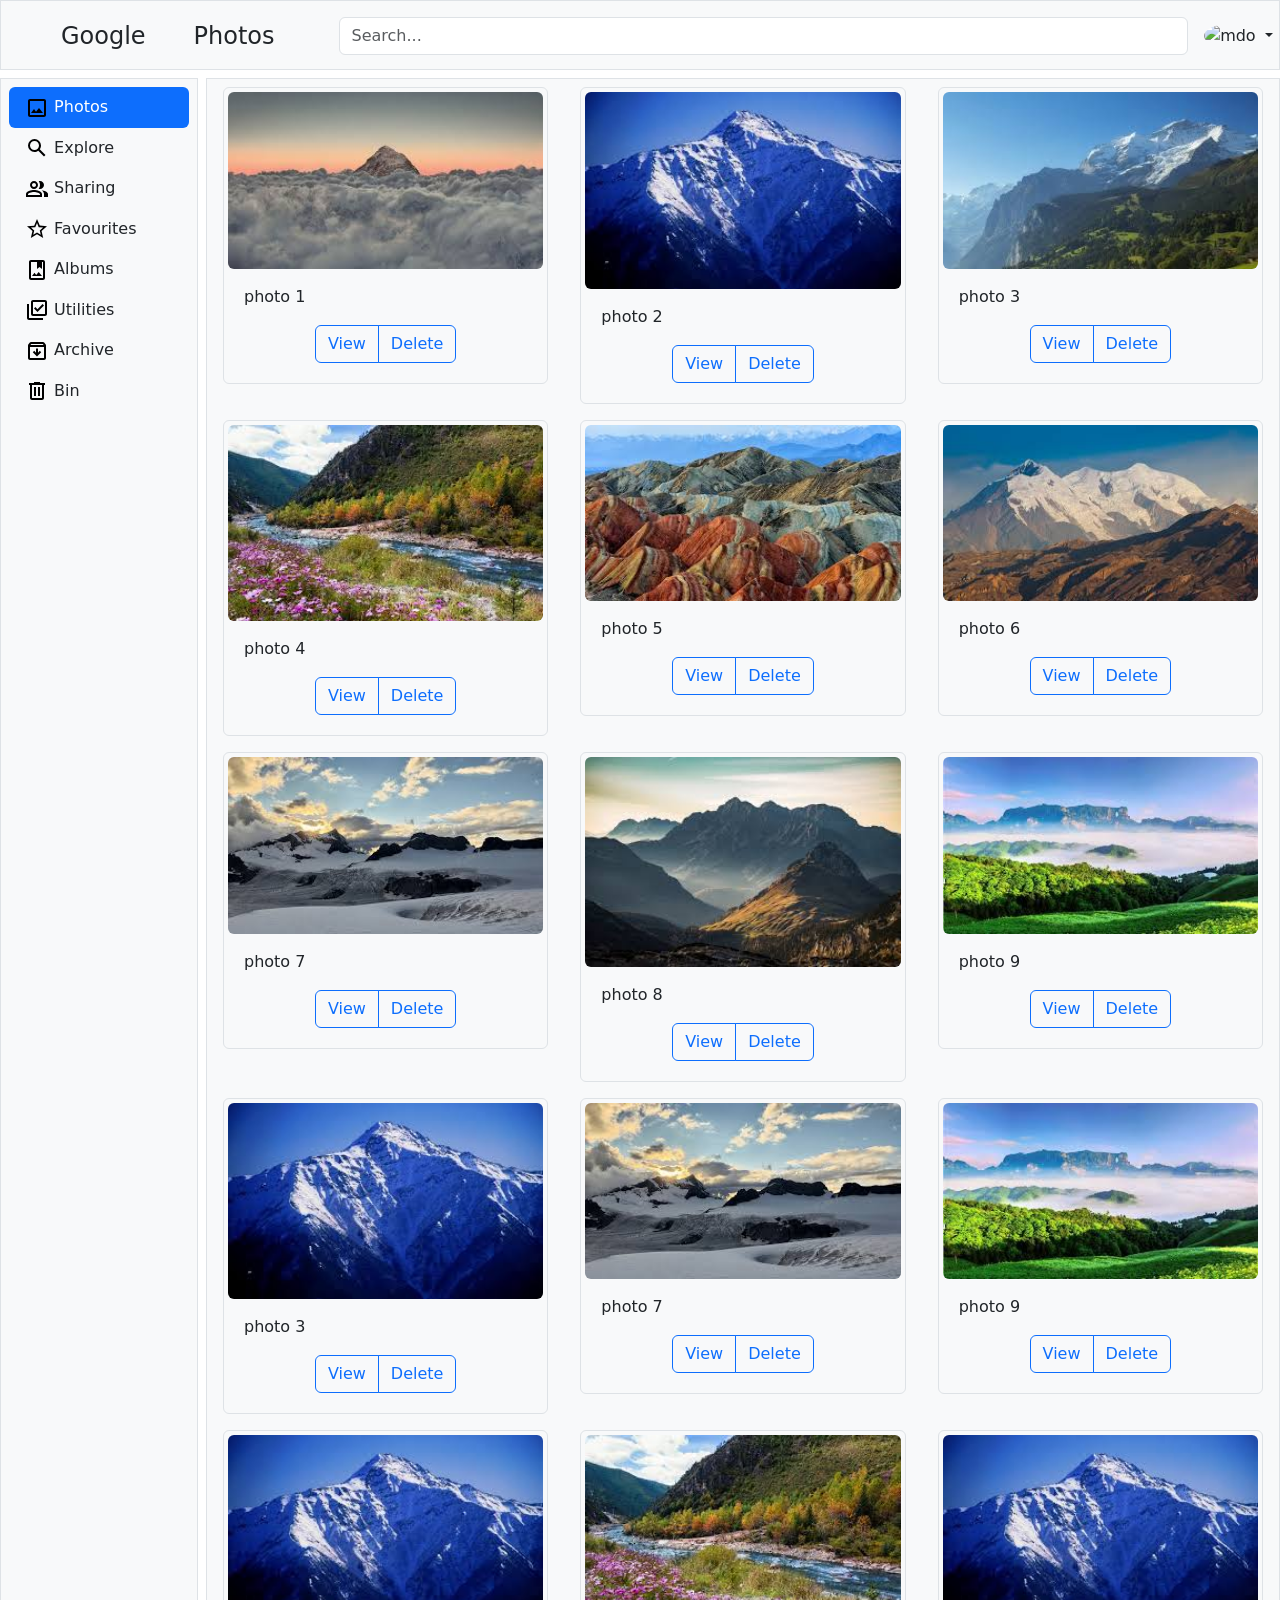
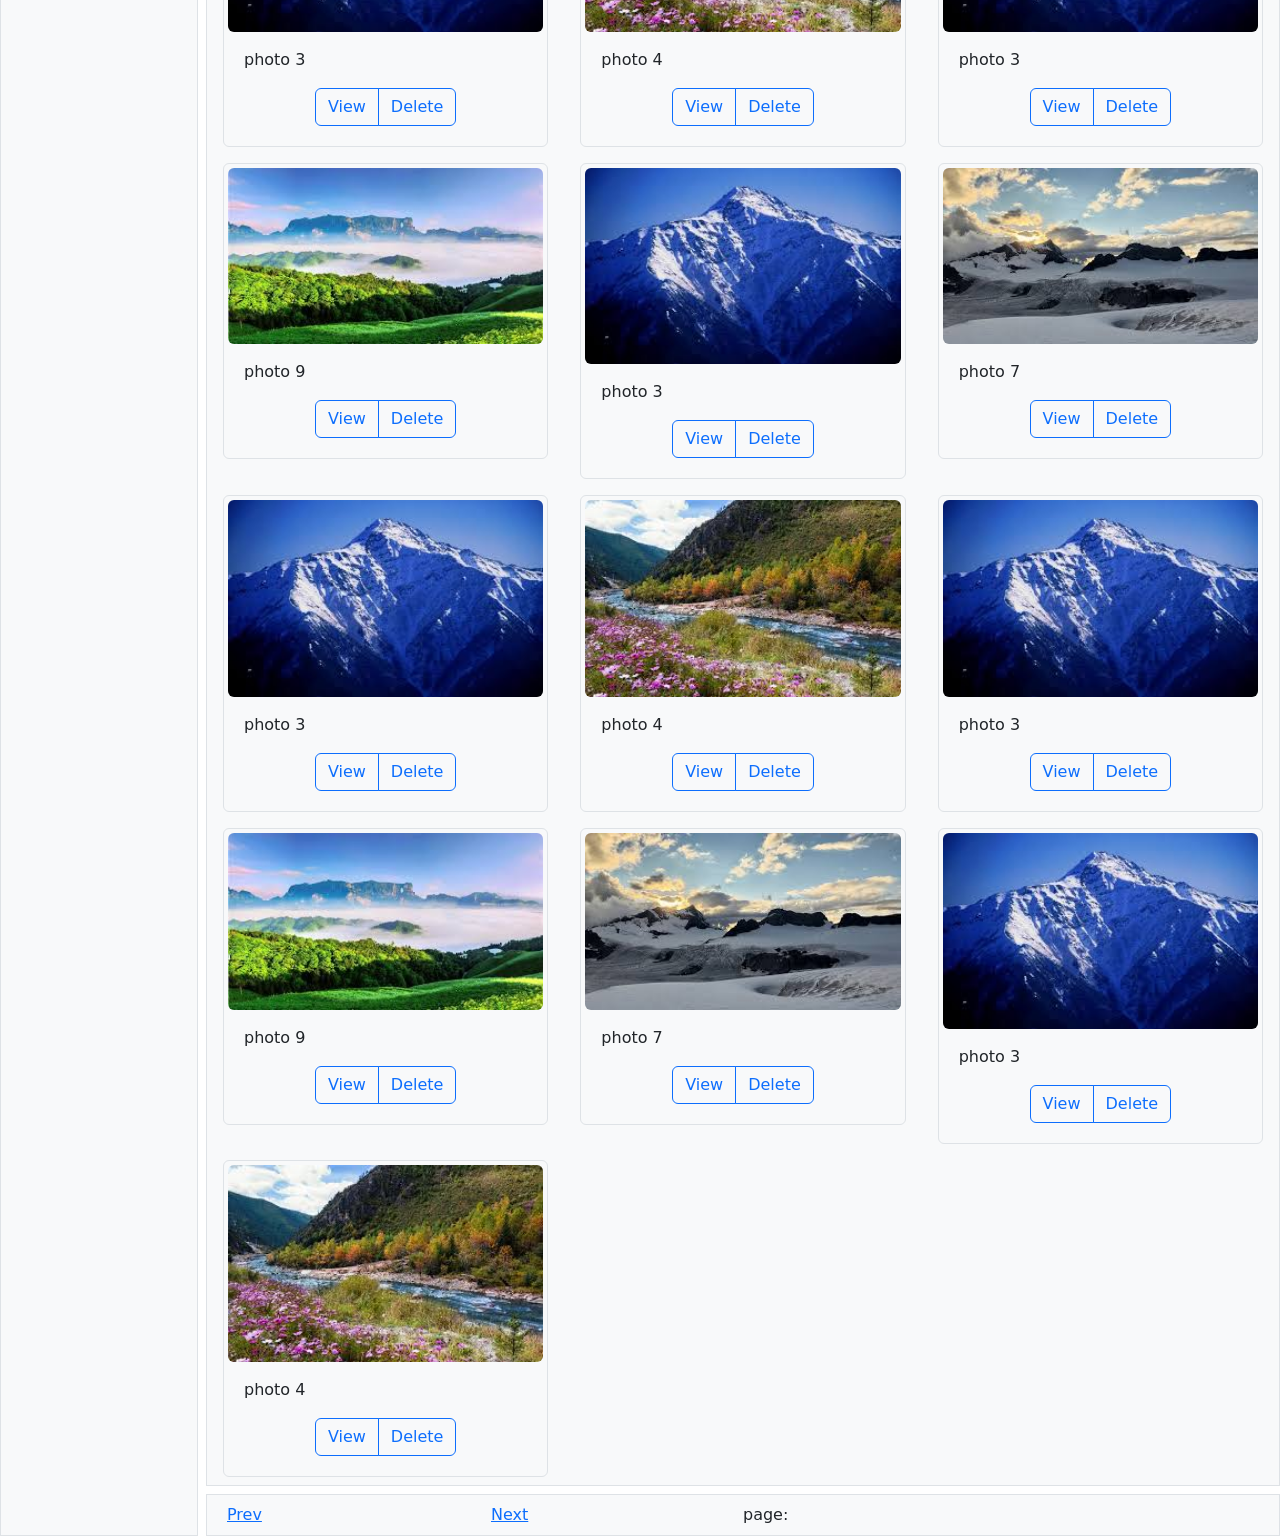
==== src/index.html @ 7d5d5e81 "big view photo added" ====
<!DOCTYPE html>
<html lang="en">
<head>
  <meta charset="UTF-8">
  <meta http-equiv="X-UA-Compatible" content="IE=edge">
  <meta name="viewport" content="width=device-width, initial-scale=1.0">
  <title>Google-photo-clone</title>
  <link rel="stylesheet" href="https://cdnjs.cloudflare.com/ajax/libs/font-awesome/6.1.1/css/all.min.css">
  <link rel="preconnect" href="https://fonts.googleapis.com">
  <link rel="preconnect" href="https://fonts.gstatic.com" crossorigin>
  <link href="https://fonts.googleapis.com/css2?family=Roboto:ital,wght@0,100;0,300;0,400;0,500;0,700;0,900;1,100;1,300;1,400;1,500&display=swap" rel="stylesheet">
  <link rel="stylesheet" href="https://cdn.jsdelivr.net/npm/bootstrap@5.2.0-beta1/dist/css/bootstrap.min.css">
  <link rel="stylesheet" href="index.css">
  </head>
<body>
<!-- Header -->
  <header class="header py-3 border bg-light">
    <div class="container-fluid d-grid gap-3 align-items-center" style="grid-template-columns: 1fr 3fr;">
      <div class="d-flex justify-content-evenly align-items-center">
        <span class="logo google fs-4">Google</span>
        <span class="logo photos fs-4">Photos</span>
      </div>
      <div class="d-flex align-items-center">
        <form class="w-100 me-3" role="search">
          <input type="search" class="form-control" placeholder="Search..." aria-label="Search">
        </form>
        <div class="dropdown">
          <a href="#" class="d-block link-dark text-decoration-none dropdown-toggle" id="dropdownUser2" data-bs-toggle="dropdown" aria-expanded="false">
            <img src="https://github.com/mdo.png" alt="mdo" width="32" height="32" class="rounded-circle">
          </a>
          <ul class="dropdown-menu text-small shadow" aria-labelledby="dropdownUser2">
            <li><a class="dropdown-item" href="#">New project...</a></li>
            <li><a class="dropdown-item" href="#">Settings</a></li>
            <li><a class="dropdown-item" href="#">Profile</a></li>
            <li><hr class="dropdown-divider"></li>
            <li><a class="dropdown-item" href="#">Sign out</a></li>
          </ul>
        </div>
      </div>
    </div>
  </header>
<!-- Main conteiner -->
  <div class="main-content py-2">
    <div class="d-grid gap-2" style="grid-template-columns: 1fr 5.5fr">
<!-- Side bar -->
    <div class="side-bar bg-light border p-2">
      <div class="side-bar-width d-flex flex-column bg-light">
        <ul class="nav nav-pills flex-column mb-auto">
          <li>
            <a href="#" class="nav-link active" aria-current="page">
              <span> 
                <svg width="24px" height="24px" class="v1262d JUQOtc lkhf8e" viewBox="0 0 24 24"><path d="M19 3H5c-1.1 0-2 .9-2 2v14c0 1.1.9 2 2 2h14c1.1 0 2-.9 2-2V5c0-1.1-.9-2-2-2zm0 16H5V5h14v14zm-5-7l-3 3.72L9 13l-3 4h12l-4-5z"></path><use xlink:href="#photos"></use></svg>
              </span>
              <span class="sidebar-list">
                Photos
              </span>
            </a>
          </li>
          <li>
            <a href="#" class="nav-link link-dark">
              <span>
                <svg  width="24px" height="24px" class="v1262d JUQOtc lkhf8e" viewBox="0 0 24 24"><path d="M20.49 19l-5.73-5.73C15.53 12.2 16 10.91 16 9.5A6.5 6.5 0 1 0 9.5 16c1.41 0 2.7-.47 3.77-1.24L19 20.49 20.49 19zM5 9.5C5 7.01 7.01 5 9.5 5S14 7.01 14 9.5 11.99 14 9.5 14 5 11.99 5 9.5z"></path>><use xlink:href="#explore"></use></svg>
              </span>
              <span class="sidebar-list">
                Explore
              </span>
            </a>
          </li>
          <li>
            <a href="#" class="nav-link link-dark">
              <span>
                <svg  width="24px" height="24px" class="v1262d JUQOtc lkhf8e" viewBox="0 0 24 24"><path d="M15 8c0-1.42-.5-2.73-1.33-3.76.42-.14.86-.24 1.33-.24 2.21 0 4 1.79 4 4s-1.79 4-4 4c-.43 0-.84-.09-1.23-.21-.03-.01-.06-.02-.1-.03A5.98 5.98 0 0 0 15 8zm1.66 5.13C18.03 14.06 19 15.32 19 17v3h4v-3c0-2.18-3.58-3.47-6.34-3.87zM9 6c-1.1 0-2 .9-2 2s.9 2 2 2 2-.9 2-2-.9-2-2-2m0 9c-2.7 0-5.8 1.29-6 2.01V18h12v-1c-.2-.71-3.3-2-6-2M9 4c2.21 0 4 1.79 4 4s-1.79 4-4 4-4-1.79-4-4 1.79-4 4-4zm0 9c2.67 0 8 1.34 8 4v3H1v-3c0-2.66 5.33-4 8-4z"></path><use xlink:href="#table"></use></svg>
              </span>
              <span class="sidebar-list">
                Sharing
              </span>
            </a>
          </li>
          <li>
            <a href="#" class="nav-link link-dark">
              <span>
                <svg  width="24px" height="24px" class="v1262d JUQOtc lkhf8e" viewBox="0 0 24 24"><path d="M22 9.24l-7.19-.62L12 2 9.19 8.63 2 9.24l5.46 4.73L5.82 21 12 17.27 18.18 21l-1.63-7.03L22 9.24zM12 15.4l-3.76 2.27 1-4.28-3.32-2.88 4.38-.38L12 6.1l1.71 4.04 4.38.38-3.32 2.88 1 4.28L12 15.4z"></path><use xlink:href="#grid"></use></svg>
              </span>
              <span class="sidebar-list">
               Favourites
              </span>
            </a> 
          </li>
          <li>
            <a href="#" class="nav-link link-dark">
              <span class="sidebar-list">
                <svg  width="24px" height="24px" class="v1262d JUQOtc lkhf8e" viewBox="0 0 24 24"><path d="M18 2H6c-1.1 0-2 .9-2 2v16c0 1.1.9 2 2 2h12c1.1 0 2-.9 2-2V4c0-1.1-.9-2-2-2zm0 18H6V4h6v7l2.5-1.88L17 11V4h1v16zm-4.33-6L17 18H7l2.5-3.2 1.67 2.18 2.5-2.98z"></path><use xlink:href="#people-circle"></use></svg>
              </span>
              <span class="sidebar-list">
                Albums
              </span>
            </a>
          </li>
          <li>
            <a href="#" class="nav-link link-dark">
              <span>
                <svg  width="24px" height="24px" class="v1262d JUQOtc lkhf8e" viewBox="0 0 24 24"><path d="M20 4v12H8V4h12m0-2H8c-1.1 0-2 .9-2 2v12c0 1.1.9 2 2 2h12c1.1 0 2-.9 2-2V4c0-1.1-.9-2-2-2zm-7.53 12L9 10.5l1.4-1.41 2.07 2.08L17.6 6 19 7.41 12.47 14zM4 6H2v14c0 1.1.9 2 2 2h14v-2H4V6z"></path><use xlink:href="#Utilities"></use></svg>
              </span>
              <span class="sidebar-list">
                Utilities
              </span>
            </a>
          </li>
          <li>
            <a href="#" class="nav-link link-dark">
              <span>
                <svg  width="24px" height="24px" class="v1262d JUQOtc" viewBox="0 0 24 24"><path d="M20.54 5.23l-1.39-1.68C18.88 3.21 18.47 3 18 3H6c-.47 0-.88.21-1.16.55L3.46 5.23C3.17 5.57 3 6.02 3 6.5V19c0 1.1.9 2 2 2h14c1.1 0 2-.9 2-2V6.5c0-.48-.17-.93-.46-1.27zM6.24 5h11.52l.83 1H5.42l.82-1zM5 19V8h14v11H5zm8-5.35V9.5h-2v4.15l-1.79-1.79-1.42 1.41L12 17.48l4.21-4.21-1.42-1.41z"></path><use xlink:href="#Archive"></use></svg>
              </span>
              <span class="sidebar-list">
                Archive
              </span>
            </a>
          </li>
          <li>
            <a href="#" class="nav-link link-dark">
              <span>
                <svg  width="24px" height="24px" class="v1262d JUQOtc" viewBox="0 0 24 24"><path d="M15 4V3H9v1H4v2h1v13c0 1.1.9 2 2 2h10c1.1 0 2-.9 2-2V6h1V4h-5zm2 15H7V6h10v13zM9 8h2v9H9zm4 0h2v9h-2z"></path><use xlink:href="#bin"></use></svg>
              </span>
              <span class="sidebar-list">
                Bin
              </span>
            </a>
          </li>
        </ul>
      </div>
    </div>
<!-- Photo container -->
  <div class="main-container container">
    <div class="photo-container row bg-light border "></div>
    <div class="pagination row p-2 mt-2 bg-light border">
      <div class="listingTable align-items-center"></div>
      <a class="btn_next col-3" href="javascript:prevPage()">Prev</a>
      <a class="btn_next col-3" href="javascript:nextPage()">Next</a>
      page: <span class="page col-3"></span>
    </div>
  </div>  
</div> 
<script src="index.js"></script>
<script src="https://cdn.jsdelivr.net/npm/bootstrap@5.2.0-beta1/dist/js/bootstrap.bundle.min.js" integrity="sha384-pprn3073KE6tl6bjs2QrFaJGz5/SUsLqktiwsUTF55Jfv3qYSDhgCecCxMW52nD2" crossorigin="anonymous"></script>
<script src="https://cdn.jsdelivr.net/npm/@popperjs/core@2.11.5/dist/umd/popper.min.js" integrity="sha384-Xe+8cL9oJa6tN/veChSP7q+mnSPaj5Bcu9mPX5F5xIGE0DVittaqT5lorf0EI7Vk" crossorigin="anonymous"></script>
<script src="https://cdn.jsdelivr.net/npm/bootstrap@5.2.0-beta1/dist/js/bootstrap.min.js" integrity="sha384-kjU+l4N0Yf4ZOJErLsIcvOU2qSb74wXpOhqTvwVx3OElZRweTnQ6d31fXEoRD1Jy" crossorigin="anonymous"></script>
</body>
</html>
---- src/index.css ----
:root {
  --header-height: 70px;
}

body {
  /* font-family: 'Roboto', sans-serif; */
  height: 100vh;
}

.header {
  height: var(--header-height);
}

.main-content {
  height: calc(100vh - var(--header-height));
}

.image-item .active {
  border: 10px solid red;
}

.side-bar-width {
  width: 180px;
}

@media (max-width: 745px) {
  .side-bar-width  {
    width: 70px;
  }
  .sidebar-list {
    display: none;
    background: none; 
  }
} 

@media (max-width:665px) {
  .google {
    display: none;
  }
}

.show {
  position: absolute;
  height: 500px;
  width: 700px;
  padding: 5px;
  left: 50vh;
  z-index: 1;
}
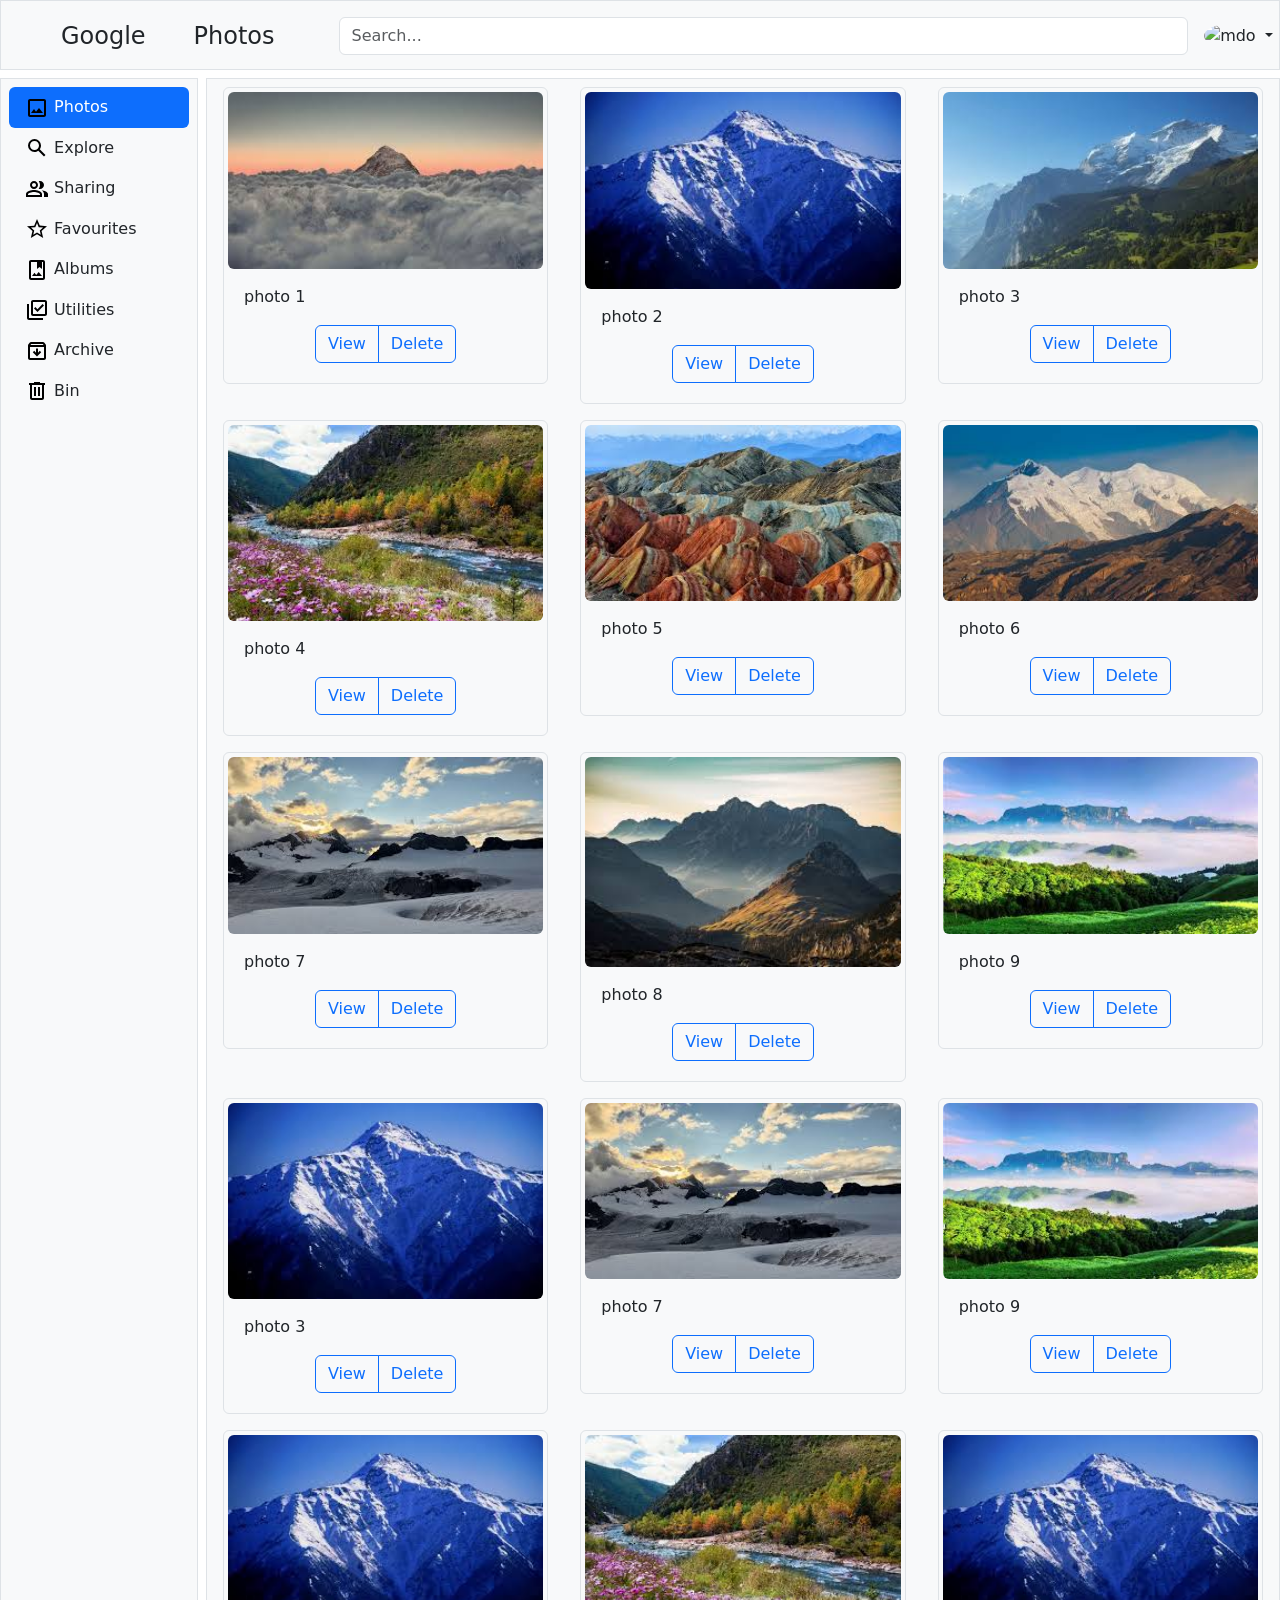
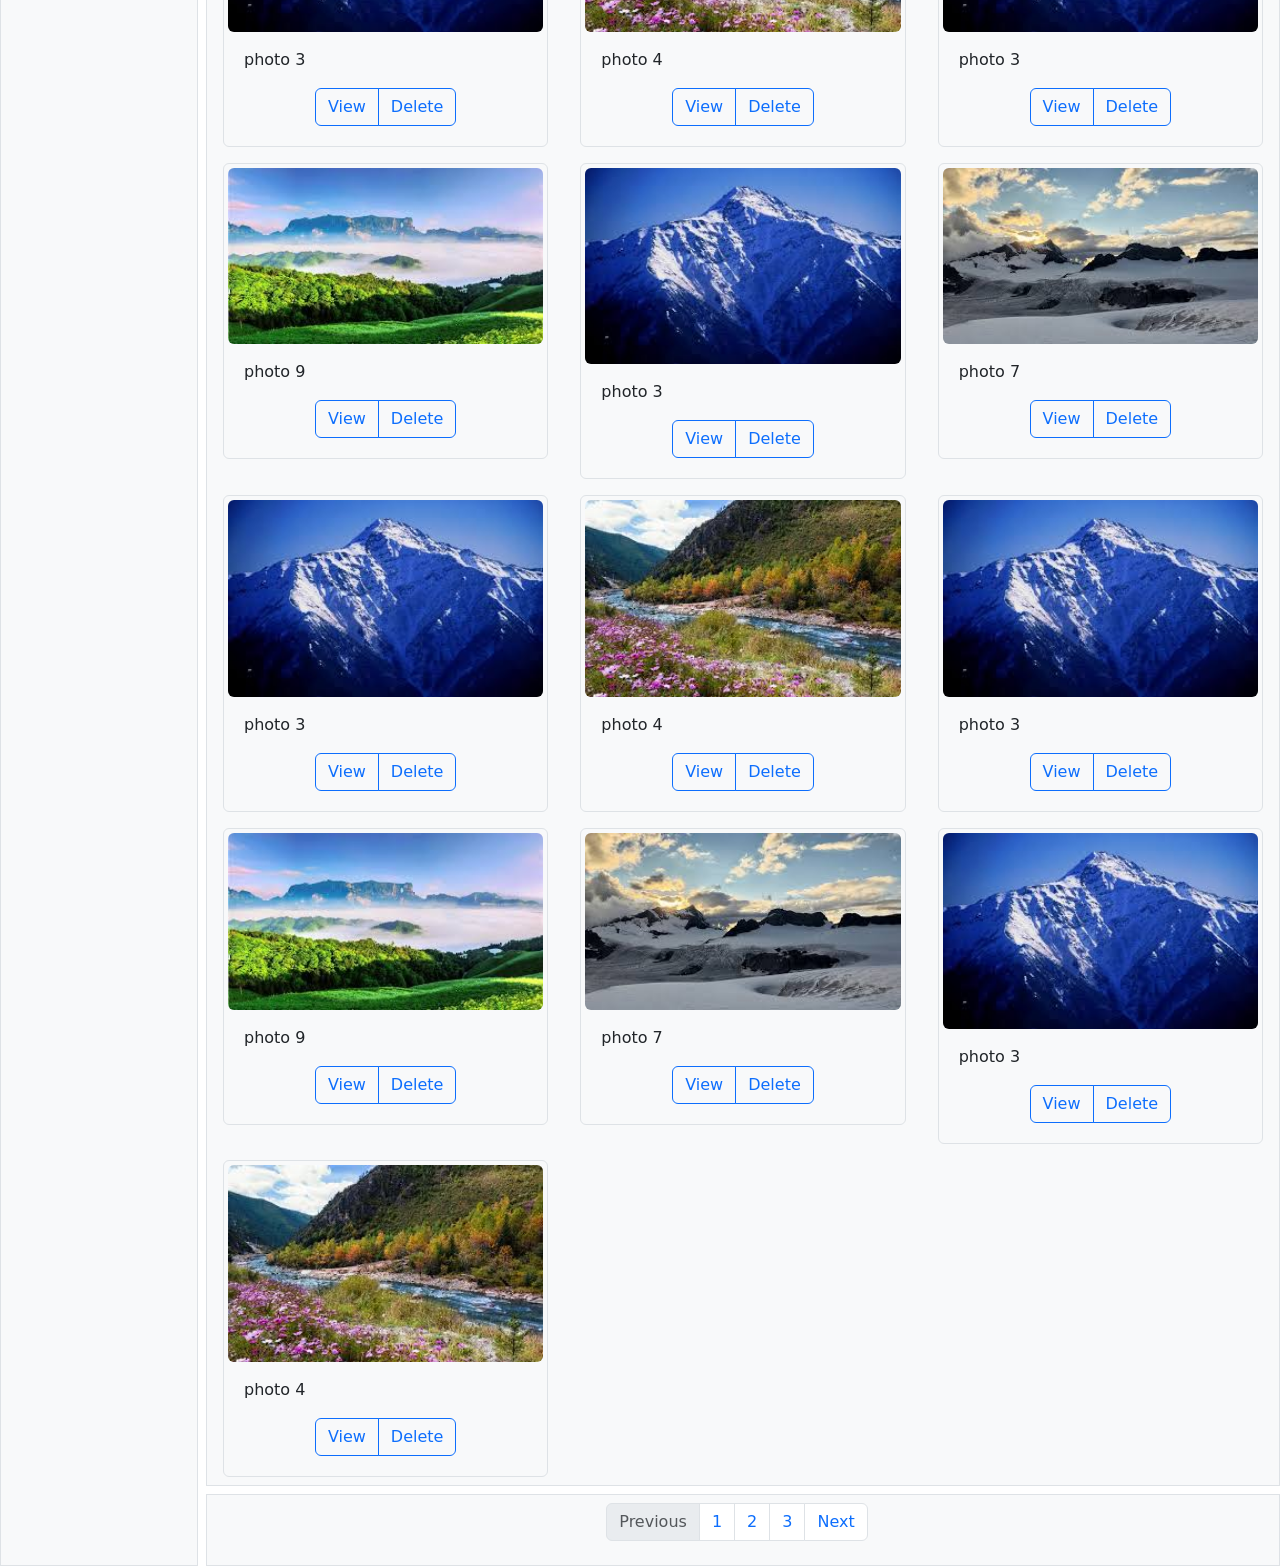
==== commit e9959064: "form for pagination created" ====
--- a/src/index.html
+++ b/src/index.html
@@ -133,10 +133,17 @@
   <div class="main-container container">
     <div class="photo-container row bg-light border "></div>
     <div class="pagination row p-2 mt-2 bg-light border">
-      <div class="listingTable align-items-center"></div>
-      <a class="btn_next col-3" href="javascript:prevPage()">Prev</a>
-      <a class="btn_next col-3" href="javascript:nextPage()">Next</a>
-      page: <span class="page col-3"></span>
+      <ul class="pagination justify-content-center">
+        <li class="page-item disabled">
+          <a class="page-link">Previous</a>
+        </li>
+        <li class="page-item"><a class="page-link" href="#">1</a></li>
+        <li class="page-item"><a class="page-link" href="#">2</a></li>
+        <li class="page-item"><a class="page-link" href="#">3</a></li>
+        <li class="page-item">
+          <a class="page-link" href="#">Next</a>
+        </li>
+      </ul>
     </div>
   </div>  
 </div> 
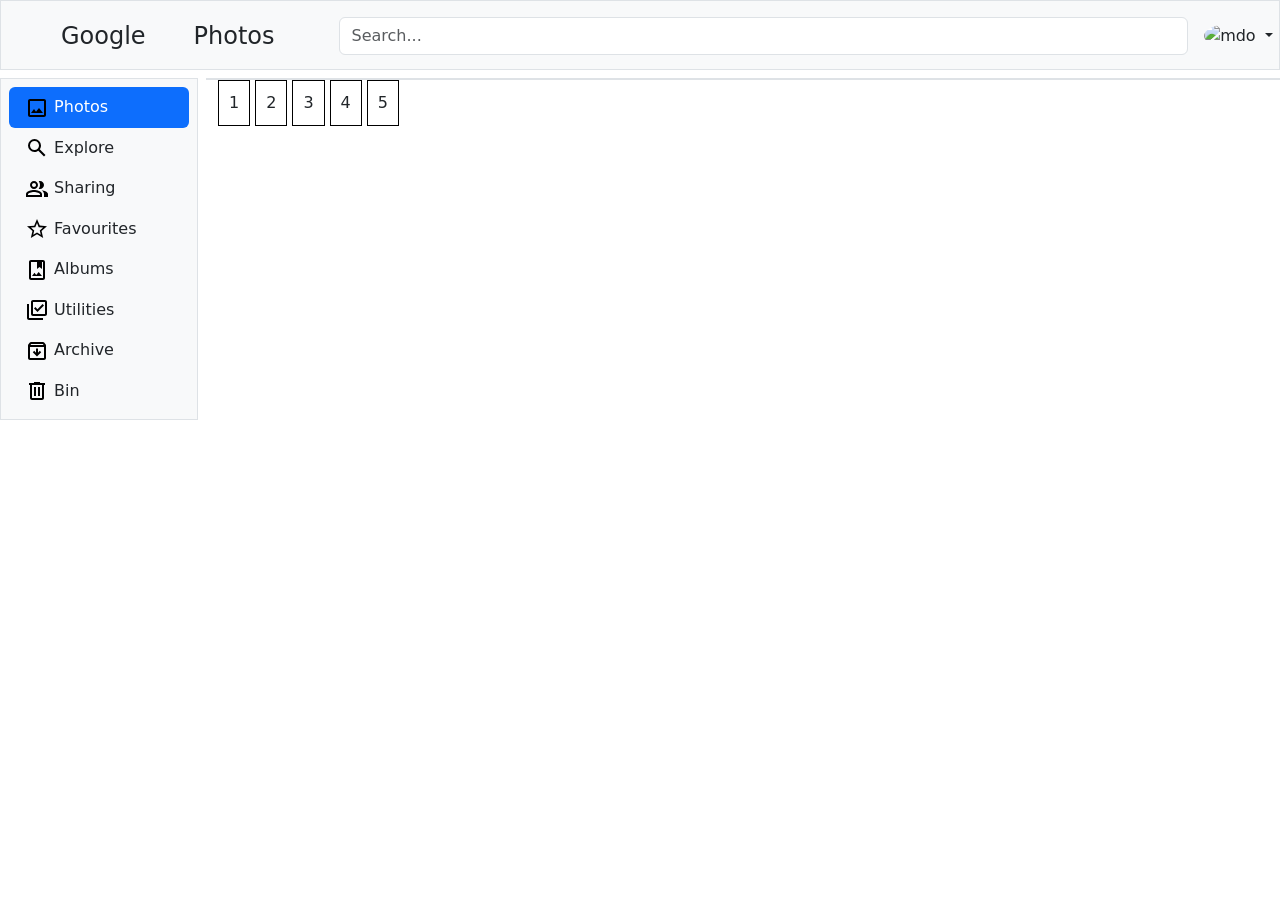
==== commit f6a8bf03: "pagination without show images added" ====
--- a/src/index.html
+++ b/src/index.html
@@ -131,8 +131,13 @@
     </div>
 <!-- Photo container -->
   <div class="main-container container">
-    <div class="photo-container row bg-light border "></div>
-    <div class="pagination row p-2 mt-2 bg-light border">
+    <div class="photo-container row bg-light border" id="list"></div>
+    <table id="table">
+
+    </table>
+    <ul id="pagination">
+    </ul>
+    <!-- <div class="pagination row p-2 mt-2 bg-light border">
       <ul class="pagination justify-content-center">
         <li class="page-item disabled">
           <a class="page-link">Previous</a>
@@ -144,7 +149,7 @@
           <a class="page-link" href="#">Next</a>
         </li>
       </ul>
-    </div>
+    </div> -->
   </div>  
 </div> 
 <script src="index.js"></script>
--- a/src/index.css
+++ b/src/index.css
@@ -47,3 +47,24 @@
   left: 50vh;
   z-index: 1;
 }
+
+#table td {
+  padding: 10px;
+  border: 1px solid black;
+}
+#pagination {
+  display: flex;
+  padding: 0;
+  list-style-type: none;
+}
+#pagination li {
+  margin-right: 5px;
+  padding: 10px;
+  border: 1px solid black;
+}
+
+#pagination li:hover, #pagination li.activeButton {
+  cursor: pointer;
+  color: red;
+  border: 1px solid red;
+}
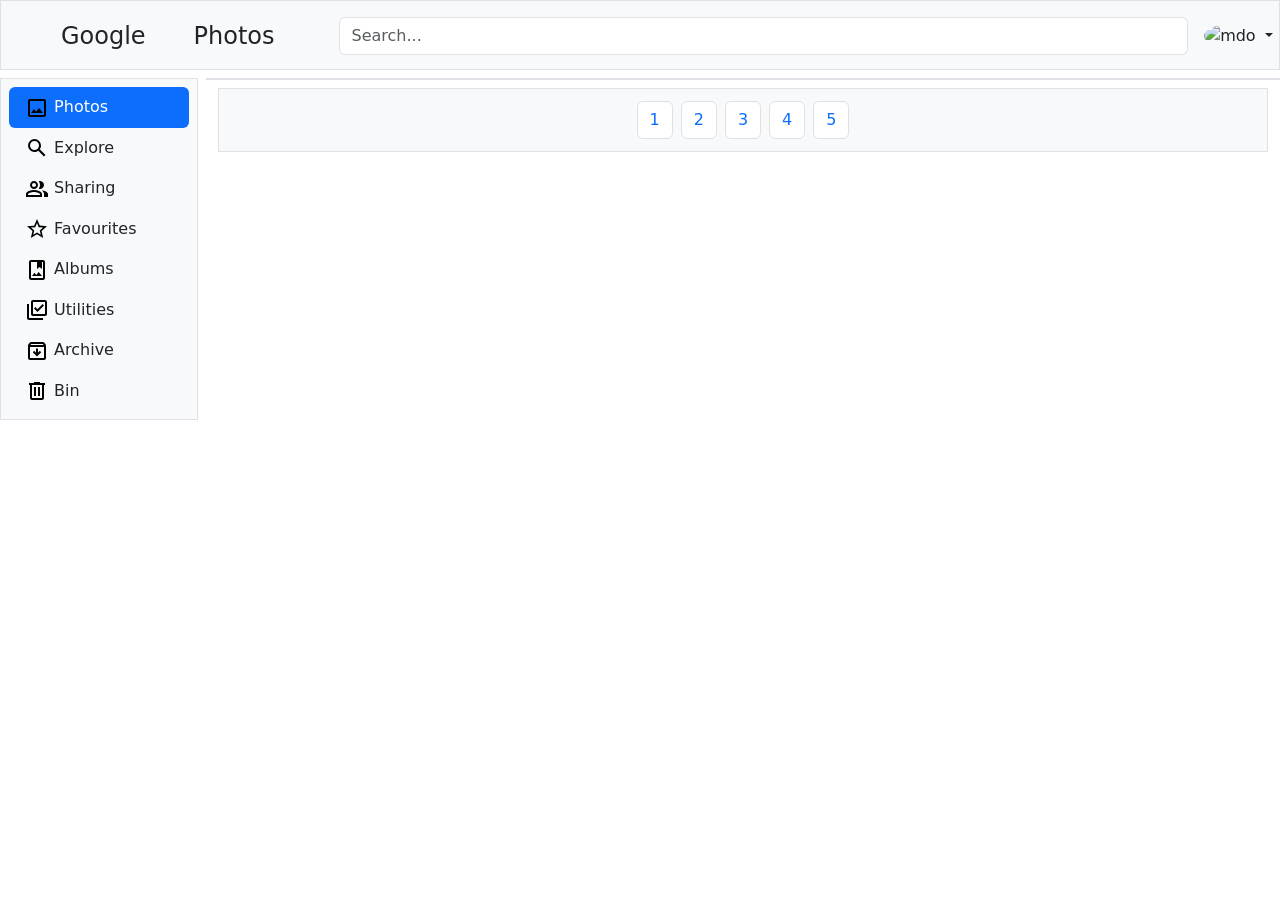
==== commit 50f673e2: "pagination design added" ====
--- a/src/index.html
+++ b/src/index.html
@@ -135,21 +135,15 @@
     <table id="table">
 
     </table>
-    <ul id="pagination">
-    </ul>
-    <!-- <div class="pagination row p-2 mt-2 bg-light border">
-      <ul class="pagination justify-content-center">
-        <li class="page-item disabled">
-          <a class="page-link">Previous</a>
-        </li>
-        <li class="page-item"><a class="page-link" href="#">1</a></li>
+    <!-- <ul class="pagination">
+    </ul> -->
+    <div class="pagination d-drid justify-content-center p-2 mt-2 bg-light border ">
+      <ul class="pagination">
+        <!-- <li class="page-item"><a class="page-link" href="#">1</a></li>
         <li class="page-item"><a class="page-link" href="#">2</a></li>
-        <li class="page-item"><a class="page-link" href="#">3</a></li>
-        <li class="page-item">
-          <a class="page-link" href="#">Next</a>
-        </li>
+        <li class="page-item"><a class="page-link" href="#">3</a></li> -->
       </ul>
-    </div> -->
+    </div>
   </div>  
 </div> 
 <script src="index.js"></script>
--- a/src/index.css
+++ b/src/index.css
@@ -48,23 +48,8 @@
   z-index: 1;
 }
 
-#table td {
-  padding: 10px;
-  border: 1px solid black;
-}
-#pagination {
-  display: flex;
-  padding: 0;
-  list-style-type: none;
-}
-#pagination li {
-  margin-right: 5px;
-  padding: 10px;
-  border: 1px solid black;
-}
-
-#pagination li:hover, #pagination li.activeButton {
+.pagination li:hover, .pagination li.activeButton {
   cursor: pointer;
-  color: red;
-  border: 1px solid red;
+  color: rgb(49, 65, 243);
+  border: 1px solid rgb(49, 65, 243);
 }
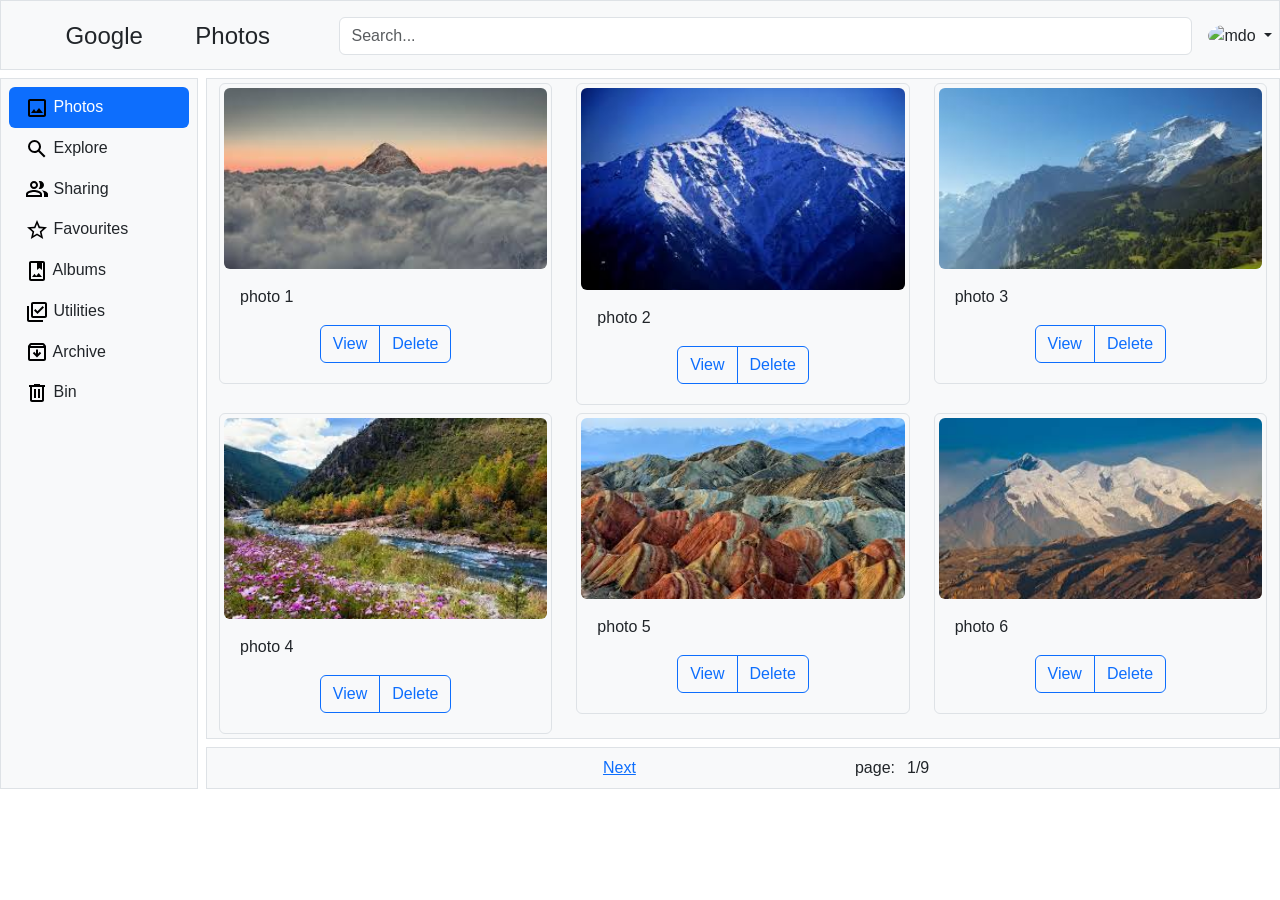
==== commit a2910689: "pagination added" ====
--- a/src/index.html
+++ b/src/index.html
@@ -131,24 +131,17 @@
     </div>
 <!-- Photo container -->
   <div class="main-container container">
-    <div class="photo-container row bg-light border" id="list"></div>
-    <table id="table">
-
-    </table>
-    <!-- <ul class="pagination">
-    </ul> -->
-    <div class="pagination d-drid justify-content-center p-2 mt-2 bg-light border ">
-      <ul class="pagination">
-        <!-- <li class="page-item"><a class="page-link" href="#">1</a></li>
-        <li class="page-item"><a class="page-link" href="#">2</a></li>
-        <li class="page-item"><a class="page-link" href="#">3</a></li> -->
-      </ul>
+    <div class="photo-container row bg-light border">
     </div>
-  </div>  
-</div> 
+    <div class="pagination row p-2 mt-2 bg-light border justify-content-center">
+      <div class="listing-table"></div>
+        <a class="btn-prev col-3" href="javascript:prevPage()">Prev</a>
+        <a class="btn-next col-3" href="javascript:nextPage()">Next</a>
+        page: <span class="page col-3"></span>
+    </div>
 <script src="index.js"></script>
 <script src="https://cdn.jsdelivr.net/npm/bootstrap@5.2.0-beta1/dist/js/bootstrap.bundle.min.js" integrity="sha384-pprn3073KE6tl6bjs2QrFaJGz5/SUsLqktiwsUTF55Jfv3qYSDhgCecCxMW52nD2" crossorigin="anonymous"></script>
 <script src="https://cdn.jsdelivr.net/npm/@popperjs/core@2.11.5/dist/umd/popper.min.js" integrity="sha384-Xe+8cL9oJa6tN/veChSP7q+mnSPaj5Bcu9mPX5F5xIGE0DVittaqT5lorf0EI7Vk" crossorigin="anonymous"></script>
 <script src="https://cdn.jsdelivr.net/npm/bootstrap@5.2.0-beta1/dist/js/bootstrap.min.js" integrity="sha384-kjU+l4N0Yf4ZOJErLsIcvOU2qSb74wXpOhqTvwVx3OElZRweTnQ6d31fXEoRD1Jy" crossorigin="anonymous"></script>
 </body>
-</html>
+</html>
--- a/src/index.css
+++ b/src/index.css
@@ -3,7 +3,7 @@
 }
 
 body {
-  /* font-family: 'Roboto', sans-serif; */
+  font-family: 'Roboto', sans-serif;
   height: 100vh;
 }
 
@@ -41,15 +41,54 @@
 
 .show {
   position: absolute;
-  height: 500px;
-  width: 700px;
-  padding: 5px;
-  left: 50vh;
+  max-height: 100vh;
+	max-width: 100vw;
+	transform: translate(-50%,-50%);
+	top: 50%;
+	left: 50%;
   z-index: 1;
 }
 
-.pagination li:hover, .pagination li.activeButton {
-  cursor: pointer;
-  color: rgb(49, 65, 243);
-  border: 1px solid rgb(49, 65, 243);
+body .list {
+	width: 100%;
+	max-width: 768px;
+	background-color: #FFF;
+	border: 1px solid #CCC;
+	margin-top: 25px;
+}
+
+.pagenumbers {
+	display: flex;
+	flex-wrap: wrap;
+	justify-content: center;
+	align-items: center;
+}
+
+.pagenumbers button {
+	width: 50px;
+	height: 50px;
+
+	appearance: none;
+	border: none;
+	outline: none;
+	cursor: pointer;
+
+	background-color: #44AAEE;
+
+	margin: 5px;
+	transition: 0.4s;
+
+	color: #FFF;
+	font-size: 18px;
+	text-shadow: 0px 0px 4px rgba(0, 0, 0, 0.2);
+	box-shadow: 0px 0px 4px rgba(0, 0, 0, 0.2);
+}
+
+.pagenumbers button:hover {
+	background-color: #44EEAA;
+}
+
+.pagenumbers button.active {
+	background-color: #44EEAA;
+	box-shadow: inset 0px 0px 4px rgba(0, 0, 0, 0.2);
 }
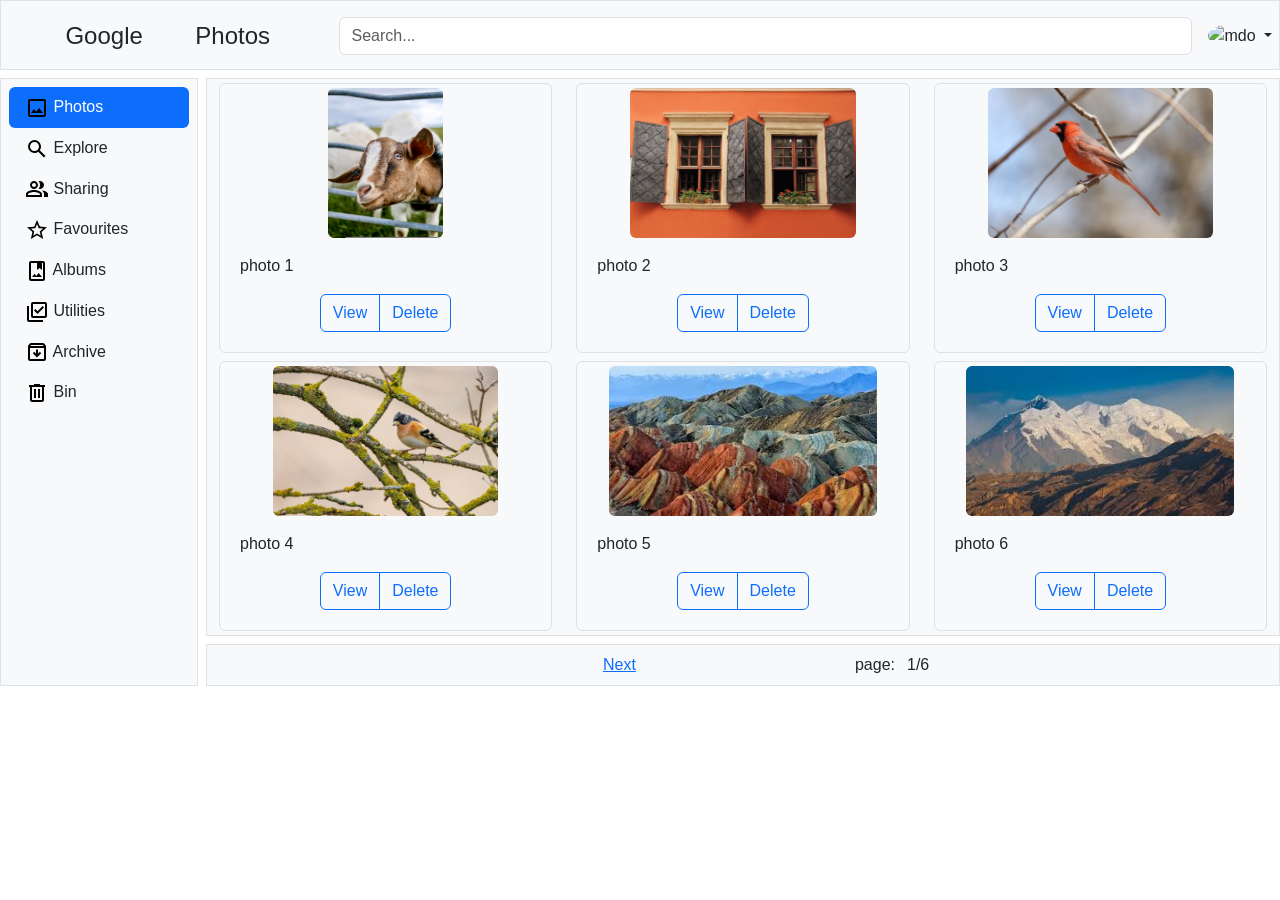
==== commit 72542bd7: "class image created" ====
--- a/src/index.html
+++ b/src/index.html
@@ -139,7 +139,7 @@
         <a class="btn-next col-3" href="javascript:nextPage()">Next</a>
         page: <span class="page col-3"></span>
     </div>
-<script src="index.js"></script>
+<script src="index.js" type="module"></script>
 <script src="https://cdn.jsdelivr.net/npm/bootstrap@5.2.0-beta1/dist/js/bootstrap.bundle.min.js" integrity="sha384-pprn3073KE6tl6bjs2QrFaJGz5/SUsLqktiwsUTF55Jfv3qYSDhgCecCxMW52nD2" crossorigin="anonymous"></script>
 <script src="https://cdn.jsdelivr.net/npm/@popperjs/core@2.11.5/dist/umd/popper.min.js" integrity="sha384-Xe+8cL9oJa6tN/veChSP7q+mnSPaj5Bcu9mPX5F5xIGE0DVittaqT5lorf0EI7Vk" crossorigin="anonymous"></script>
 <script src="https://cdn.jsdelivr.net/npm/bootstrap@5.2.0-beta1/dist/js/bootstrap.min.js" integrity="sha384-kjU+l4N0Yf4ZOJErLsIcvOU2qSb74wXpOhqTvwVx3OElZRweTnQ6d31fXEoRD1Jy" crossorigin="anonymous"></script>
--- a/src/index.css
+++ b/src/index.css
@@ -15,9 +15,11 @@
   height: calc(100vh - var(--header-height));
 }
 
-.image-item .active {
-  border: 10px solid red;
+.img-item {
+  max-height: 150px;
+  width: auto;
 }
+
 
 .side-bar-width {
   width: 180px;
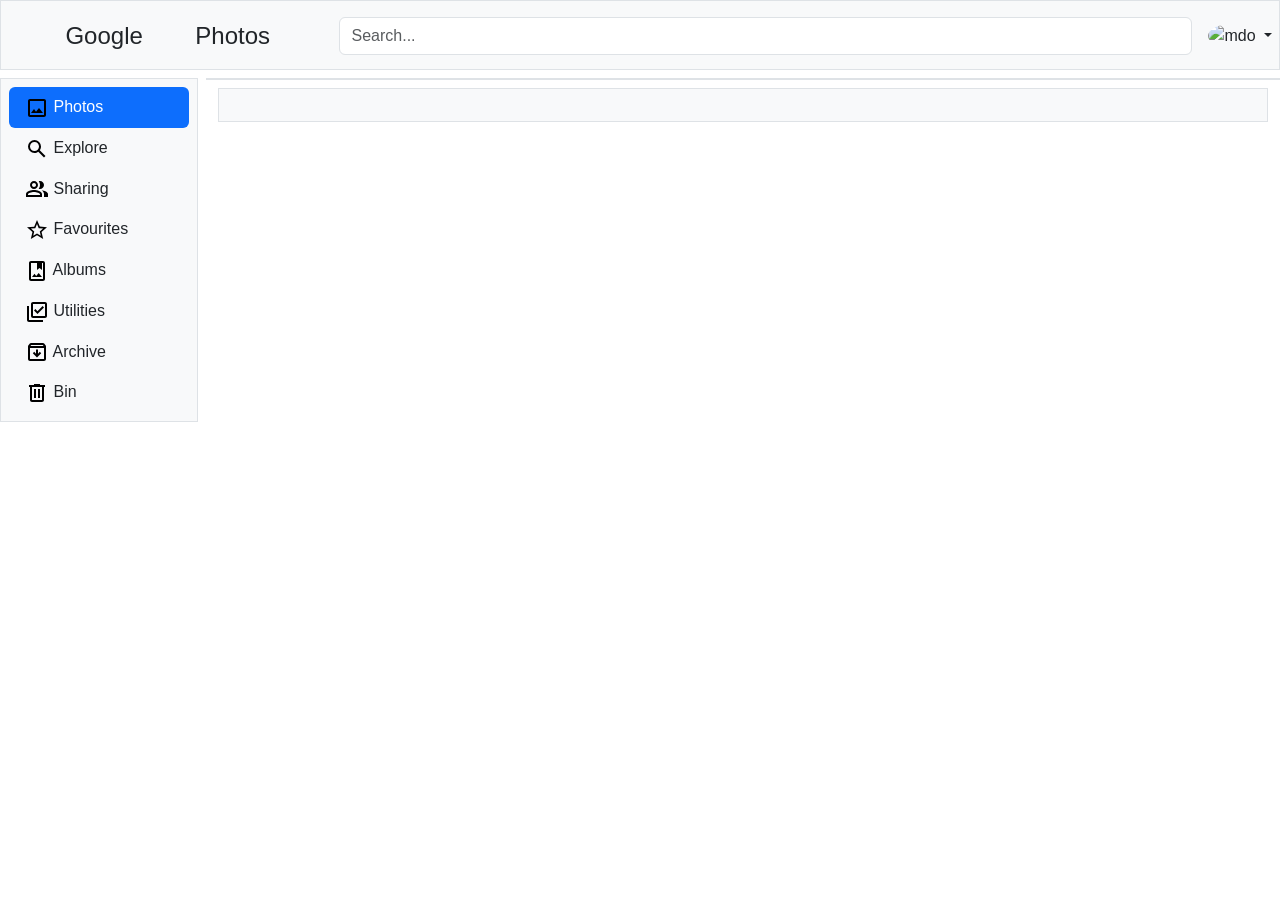
==== commit 7c10a035: "adding a card by method async await" ====
--- a/src/index.html
+++ b/src/index.html
@@ -133,11 +133,18 @@
   <div class="main-container container">
     <div class="photo-container row bg-light border">
     </div>
-    <div class="pagination row p-2 mt-2 bg-light border justify-content-center">
+    <!-- <div class="pagination row p-2 mt-2 bg-light border justify-content-center">
       <div class="listing-table"></div>
         <a class="btn-prev col-3" href="javascript:prevPage()">Prev</a>
         <a class="btn-next col-3" href="javascript:nextPage()">Next</a>
         page: <span class="page col-3"></span>
+    </div> -->
+    <div class="pagination d-drid justify-content-center p-2 mt-2 bg-light border ">
+      <ul class="pagination">
+        <!-- <li class="page-item"><a class="page-link" href="#">1</a></li>
+        <li class="page-item"><a class="page-link" href="#">2</a></li>
+        <li class="page-item"><a class="page-link" href="#">3</a></li> -->
+      </ul>
     </div>
 <script src="index.js" type="module"></script>
 <script src="https://cdn.jsdelivr.net/npm/bootstrap@5.2.0-beta1/dist/js/bootstrap.bundle.min.js" integrity="sha384-pprn3073KE6tl6bjs2QrFaJGz5/SUsLqktiwsUTF55Jfv3qYSDhgCecCxMW52nD2" crossorigin="anonymous"></script>
--- a/src/index.css
+++ b/src/index.css
@@ -20,7 +20,6 @@
   width: auto;
 }
 
-
 .side-bar-width {
   width: 180px;
 }
@@ -42,13 +41,12 @@
 }
 
 .show {
-  position: absolute;
-  max-height: 100vh;
-	max-width: 100vw;
-	transform: translate(-50%,-50%);
-	top: 50%;
-	left: 50%;
-  z-index: 1;
+position: absolute;
+max-height: 200vh;
+max-width: 200vw;
+top: 50%;
+left: 50%;
+z-index: 1;
 }
 
 body .list {
@@ -59,7 +57,7 @@
 	margin-top: 25px;
 }
 
-.pagenumbers {
+/* .pagenumbers {
 	display: flex;
 	flex-wrap: wrap;
 	justify-content: center;
@@ -93,4 +91,11 @@
 .pagenumbers button.active {
 	background-color: #44EEAA;
 	box-shadow: inset 0px 0px 4px rgba(0, 0, 0, 0.2);
+} */
+
+
+.pagination li:hover, .pagination li.activeButton {
+  cursor: pointer;
+  color: rgb(49, 65, 243);
+  border: 1px solid rgb(49, 65, 243);
 }
